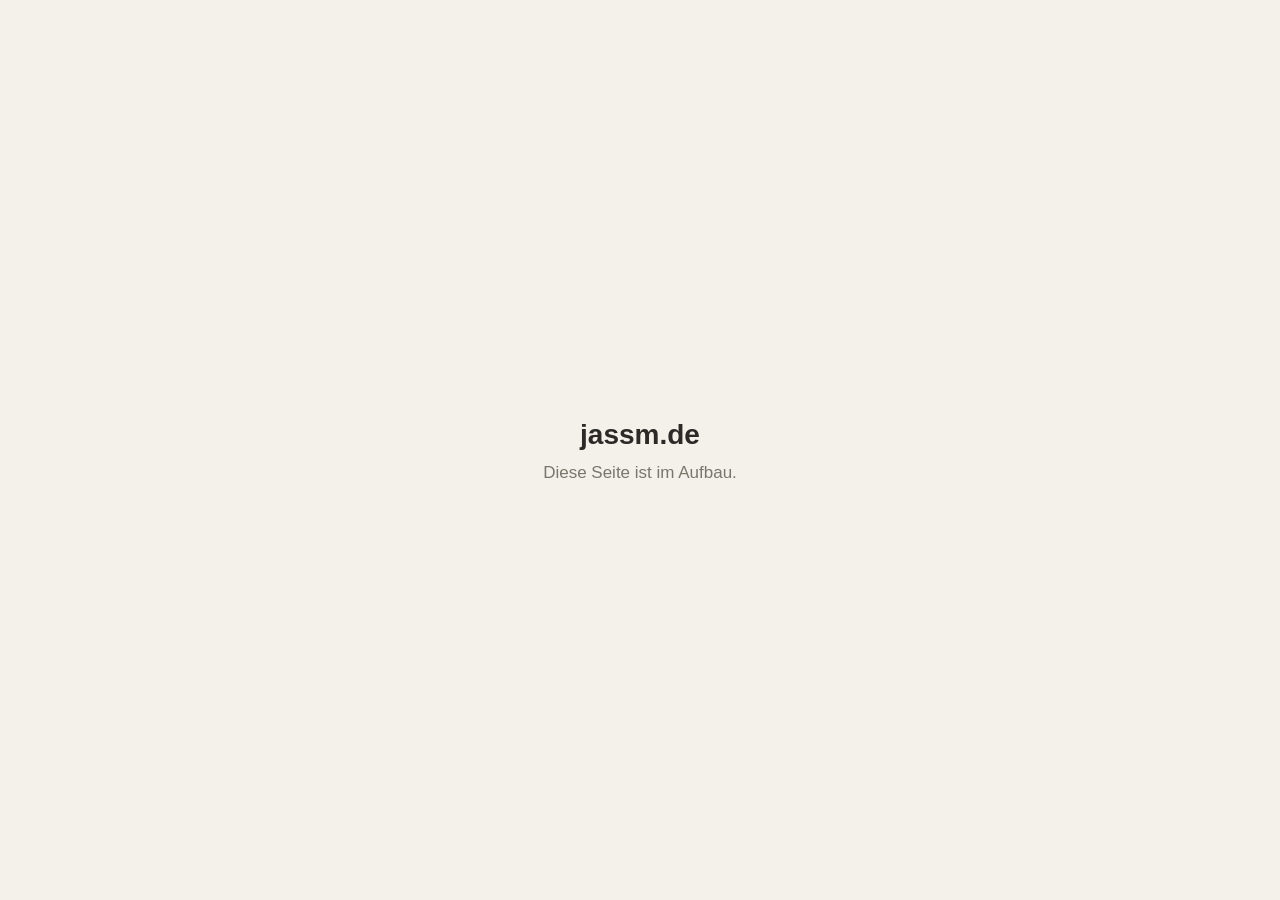
==== index.html @ cb74bbaa "Placeholder page for jassm.de Co-Authored-By: Claude Opus 5 <noreply@anthropic.com>" ====
<!doctype html>
<html lang="de">
<head>
<meta charset="utf-8">
<meta name="viewport" content="width=device-width, initial-scale=1">
<meta name="robots" content="noindex">
<title>jassm.de</title>
<style>
  :root {
    --bg: #f4f1ea;
    --ink: #2b2a27;
    --muted: #7a766c;
    color-scheme: light dark;
  }
  @media (prefers-color-scheme: dark) {
    :root { --bg: #1c1b19; --ink: #ece8df; --muted: #9a958a; }
  }
  html, body { height: 100%; margin: 0; }
  body {
    display: grid;
    place-items: center;
    padding: 16px;
    box-sizing: border-box;
    background: var(--bg);
    color: var(--ink);
    font: 17px/1.5 -apple-system, BlinkMacSystemFont, "Segoe UI", Helvetica, Arial, sans-serif;
  }
  main { text-align: center; }
  h1 { font-size: 28px; font-weight: 600; margin: 0 0 4px; }
  p { margin: 0; color: var(--muted); }
</style>
</head>
<body>
<main>
  <h1>jassm.de</h1>
  <p>Diese Seite ist im Aufbau.</p>
</main>
</body>
</html>
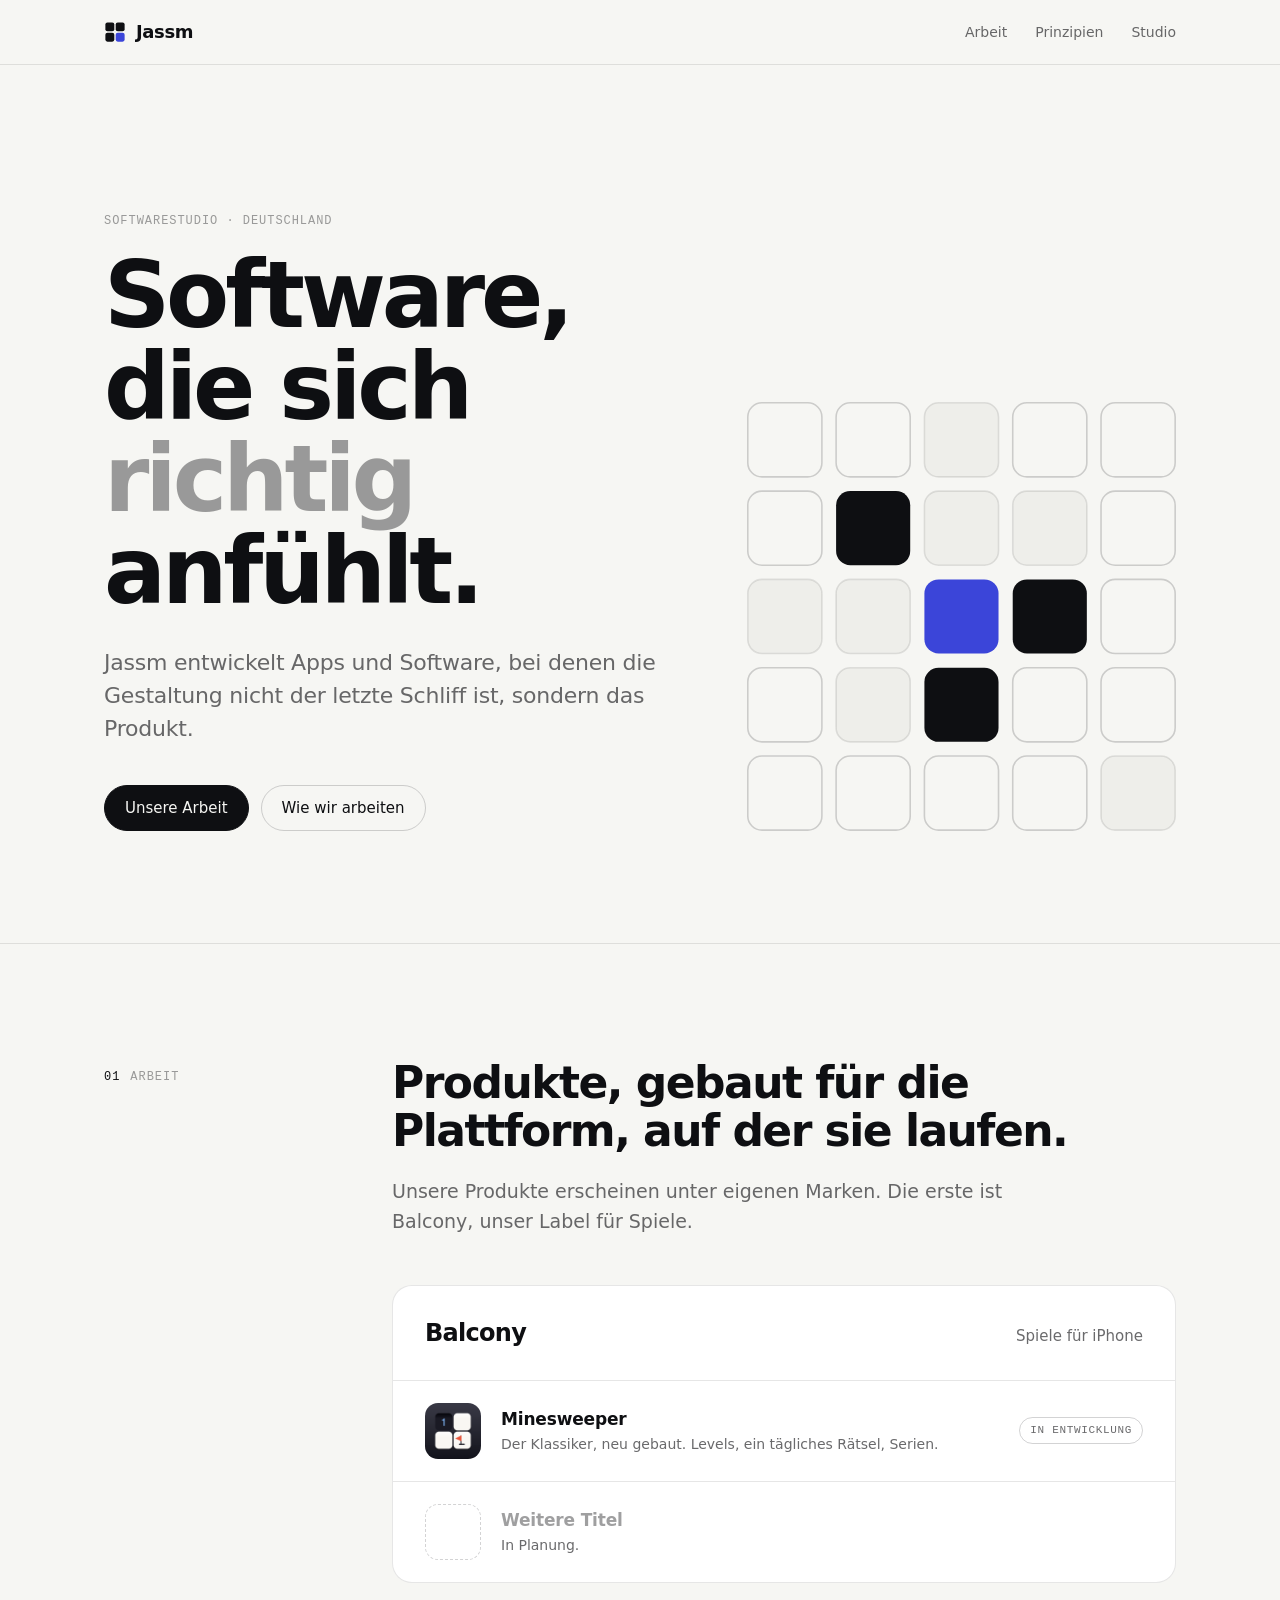
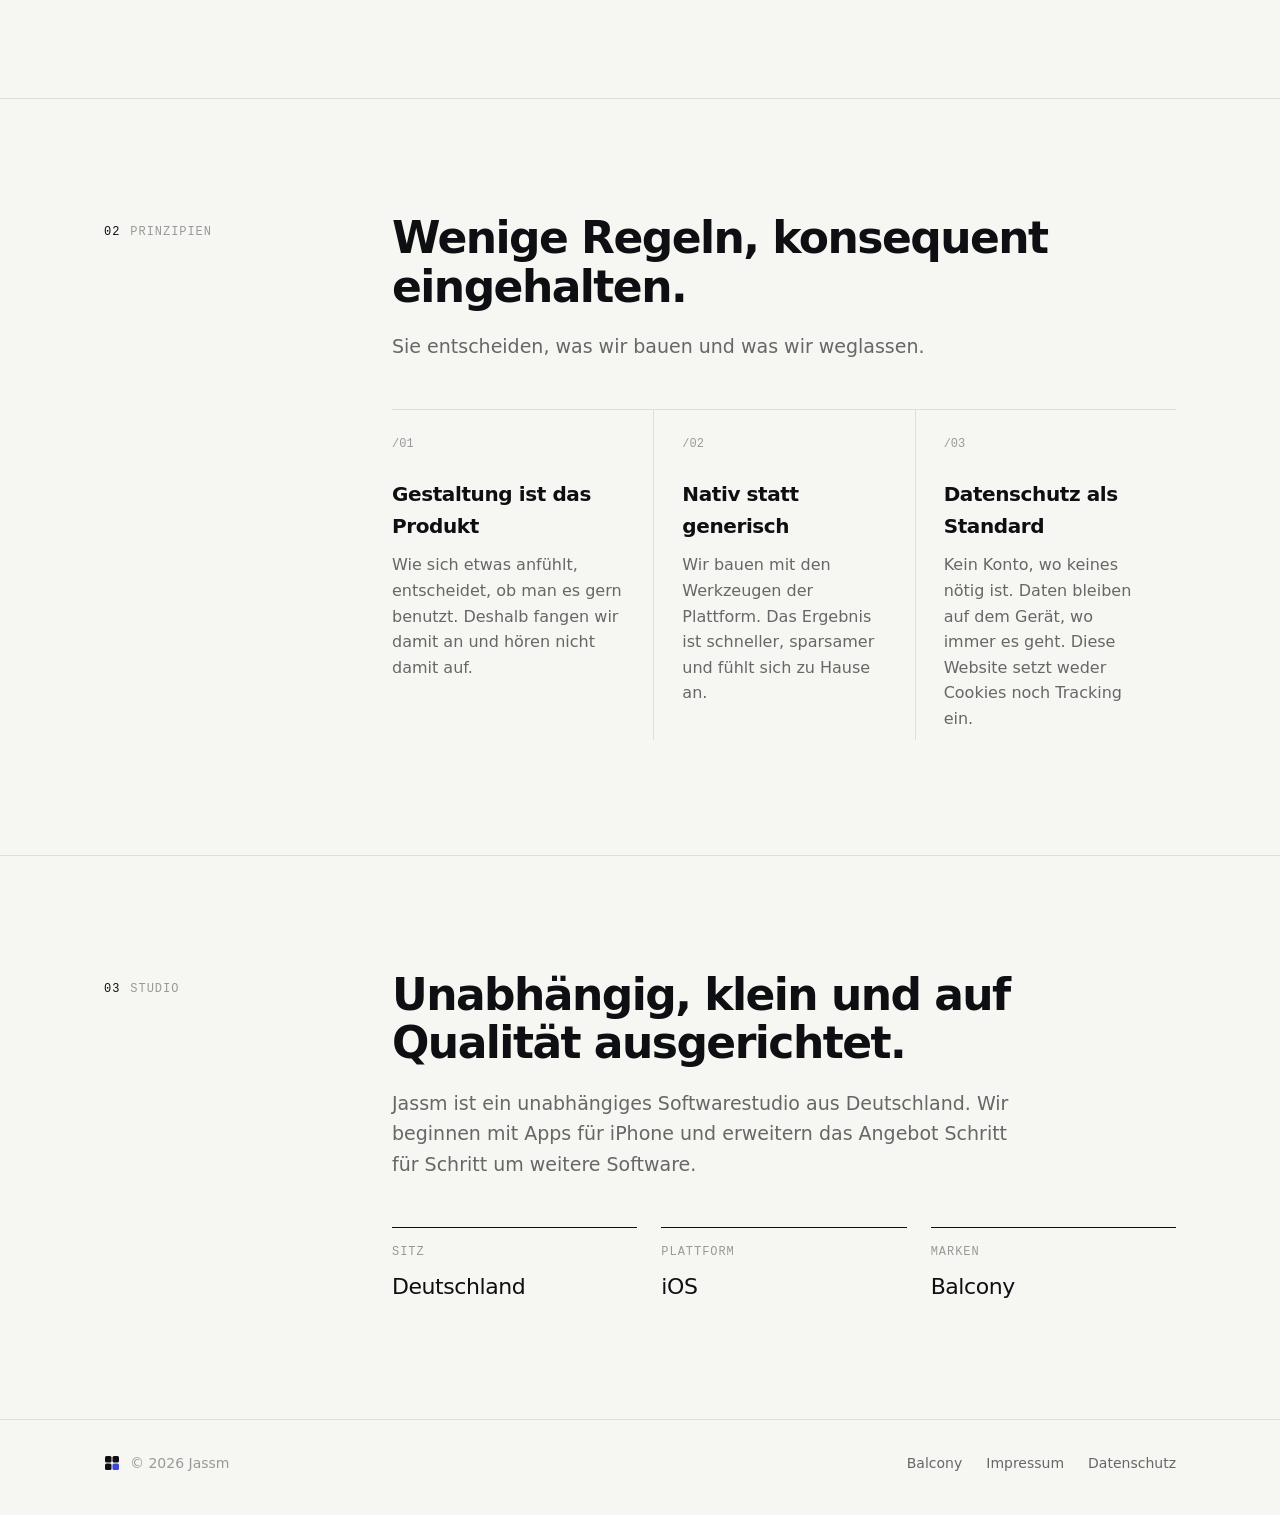
==== commit 0a98609f: "Redesign: Jassm as a company site, flat and monochrome A home page with a hero, the work (Balcony, M" ====
--- a/index.html
+++ b/index.html
@@ -4,36 +4,142 @@
 <meta charset="utf-8">
 <meta name="viewport" content="width=device-width, initial-scale=1">
 <meta name="robots" content="noindex">
-<title>jassm.de</title>
-<style>
-  :root {
-    --bg: #f4f1ea;
-    --ink: #2b2a27;
-    --muted: #7a766c;
-    color-scheme: light dark;
-  }
-  @media (prefers-color-scheme: dark) {
-    :root { --bg: #1c1b19; --ink: #ece8df; --muted: #9a958a; }
-  }
-  html, body { height: 100%; margin: 0; }
-  body {
-    display: grid;
-    place-items: center;
-    padding: 16px;
-    box-sizing: border-box;
-    background: var(--bg);
-    color: var(--ink);
-    font: 17px/1.5 -apple-system, BlinkMacSystemFont, "Segoe UI", Helvetica, Arial, sans-serif;
-  }
-  main { text-align: center; }
-  h1 { font-size: 28px; font-weight: 600; margin: 0 0 4px; }
-  p { margin: 0; color: var(--muted); }
-</style>
+<title>Jassm — Softwarestudio</title>
+<meta name="description" content="Jassm entwickelt Apps und Software, bei denen die Gestaltung das Produkt ist.">
+<link rel="icon" href="/assets/mark.svg" type="image/svg+xml">
+<link rel="stylesheet" href="/assets/site.css">
 </head>
 <body>
+<header class="site"><div class="wrap">
+  <a class="brand" href="/"><img src="/assets/mark.svg" alt="">Jassm</a>
+  <nav aria-label="Hauptnavigation">
+    <a href="#arbeit">Arbeit</a>
+    <a href="#prinzipien" class="optional">Prinzipien</a>
+    <a href="#studio">Studio</a>
+  </nav>
+</div></header>
+
 <main>
-  <h1>jassm.de</h1>
-  <p>Diese Seite ist im Aufbau.</p>
+  <section class="hero"><div class="wrap">
+    <div>
+      <p class="eyebrow">Softwarestudio · Deutschland</p>
+      <h1 class="display">Software, die sich <span class="soft">richtig</span> anfühlt.</h1>
+      <p class="lead">Jassm entwickelt Apps und Software, bei denen die Gestaltung
+      nicht der letzte Schliff ist, sondern das Produkt.</p>
+      <div class="actions">
+        <a class="btn primary" href="#arbeit">Unsere Arbeit</a>
+        <a class="btn" href="#prinzipien">Wie wir arbeiten</a>
+      </div>
+    </div>
+    <svg class="hero-art" viewBox="0 0 272 272" role="img" aria-label="Ein Raster aus Feldern, einige aufgedeckt">
+      <rect class="t" x="0.5" y="0.5" width="47" height="47" rx="9"/>
+      <rect class="t" x="56.5" y="0.5" width="47" height="47" rx="9"/>
+      <rect class="s" x="112.5" y="0.5" width="47" height="47" rx="9"/>
+      <rect class="t" x="168.5" y="0.5" width="47" height="47" rx="9"/>
+      <rect class="t" x="224.5" y="0.5" width="47" height="47" rx="9"/>
+      <rect class="t" x="0.5" y="56.5" width="47" height="47" rx="9"/>
+      <rect class="f" x="56.5" y="56.5" width="47" height="47" rx="9"/>
+      <rect class="s" x="112.5" y="56.5" width="47" height="47" rx="9"/>
+      <rect class="s" x="168.5" y="56.5" width="47" height="47" rx="9"/>
+      <rect class="t" x="224.5" y="56.5" width="47" height="47" rx="9"/>
+      <rect class="s" x="0.5" y="112.5" width="47" height="47" rx="9"/>
+      <rect class="s" x="56.5" y="112.5" width="47" height="47" rx="9"/>
+      <rect class="a" x="112.5" y="112.5" width="47" height="47" rx="9"/>
+      <rect class="f" x="168.5" y="112.5" width="47" height="47" rx="9"/>
+      <rect class="t" x="224.5" y="112.5" width="47" height="47" rx="9"/>
+      <rect class="t" x="0.5" y="168.5" width="47" height="47" rx="9"/>
+      <rect class="s" x="56.5" y="168.5" width="47" height="47" rx="9"/>
+      <rect class="f" x="112.5" y="168.5" width="47" height="47" rx="9"/>
+      <rect class="t" x="168.5" y="168.5" width="47" height="47" rx="9"/>
+      <rect class="t" x="224.5" y="168.5" width="47" height="47" rx="9"/>
+      <rect class="t" x="0.5" y="224.5" width="47" height="47" rx="9"/>
+      <rect class="t" x="56.5" y="224.5" width="47" height="47" rx="9"/>
+      <rect class="t" x="112.5" y="224.5" width="47" height="47" rx="9"/>
+      <rect class="t" x="168.5" y="224.5" width="47" height="47" rx="9"/>
+      <rect class="s" x="224.5" y="224.5" width="47" height="47" rx="9"/>
+    </svg>
+  </div></section>
+
+  <section class="section" id="arbeit"><div class="wrap">
+    <div class="section-label"><b>01</b>Arbeit</div>
+    <div>
+      <h2>Produkte, gebaut für die Plattform, auf der sie laufen.</h2>
+      <p class="intro">Unsere Produkte erscheinen unter eigenen Marken. Die erste ist
+      Balcony, unser Label für Spiele.</p>
+
+      <div class="panel">
+        <div class="panel-head">
+          <h3>Balcony</h3>
+          <p>Spiele für iPhone</p>
+        </div>
+        <a class="row" href="/balcony/minesweeper/">
+          <img src="/assets/minesweeper.png" alt="">
+          <div>
+            <strong>Minesweeper</strong>
+            <span class="meta">Der Klassiker, neu gebaut. Levels, ein tägliches Rätsel, Serien.</span>
+          </div>
+          <span class="pill">In Entwicklung</span>
+        </a>
+        <div class="row muted" aria-hidden="true">
+          <div class="slot"></div>
+          <div>
+            <strong>Weitere Titel</strong>
+            <span class="meta">In Planung.</span>
+          </div>
+        </div>
+      </div>
+    </div>
+  </div></section>
+
+  <section class="section" id="prinzipien"><div class="wrap">
+    <div class="section-label"><b>02</b>Prinzipien</div>
+    <div>
+      <h2>Wenige Regeln, konsequent eingehalten.</h2>
+      <p class="intro">Sie entscheiden, was wir bauen und was wir weglassen.</p>
+      <div class="grid3">
+        <div>
+          <p class="num">/01</p>
+          <h3>Gestaltung ist das Produkt</h3>
+          <p>Wie sich etwas anfühlt, entscheidet, ob man es gern benutzt.
+          Deshalb fangen wir damit an und hören nicht damit auf.</p>
+        </div>
+        <div>
+          <p class="num">/02</p>
+          <h3>Nativ statt generisch</h3>
+          <p>Wir bauen mit den Werkzeugen der Plattform. Das Ergebnis ist
+          schneller, sparsamer und fühlt sich zu Hause an.</p>
+        </div>
+        <div>
+          <p class="num">/03</p>
+          <h3>Datenschutz als Standard</h3>
+          <p>Kein Konto, wo keines nötig ist. Daten bleiben auf dem Gerät,
+          wo immer es geht. Diese Website setzt weder Cookies noch Tracking ein.</p>
+        </div>
+      </div>
+    </div>
+  </div></section>
+
+  <section class="section" id="studio"><div class="wrap">
+    <div class="section-label"><b>03</b>Studio</div>
+    <div>
+      <h2>Unabhängig, klein und auf Qualität ausgerichtet.</h2>
+      <p class="intro">Jassm ist ein unabhängiges Softwarestudio aus Deutschland.
+      Wir beginnen mit Apps für iPhone und erweitern das Angebot Schritt für
+      Schritt um weitere Software.</p>
+      <dl class="facts">
+        <div><dt>Sitz</dt><dd>Deutschland</dd></div>
+        <div><dt>Plattform</dt><dd>iOS</dd></div>
+        <div><dt>Marken</dt><dd>Balcony</dd></div>
+      </dl>
+    </div>
+  </div></section>
 </main>
+
+<footer class="site"><div class="wrap">
+  <span class="copy"><img src="/assets/mark.svg" alt="">© 2026 Jassm</span>
+  <a href="/balcony/">Balcony</a>
+  <a href="/impressum/">Impressum</a>
+  <a href="/datenschutz/">Datenschutz</a>
+</div></footer>
 </body>
 </html>
--- a/assets/site.css
+++ b/assets/site.css
@@ -0,0 +1,366 @@
+/* Jassm — one stylesheet for every page.
+   Flat, monochrome, one accent. No web fonts, no scripts, nothing loaded
+   from anywhere else. */
+
+:root {
+  --bg: #F6F6F3;
+  --surface: #FFFFFF;
+  --sunk: #EEEEEA;
+  --ink: #0E0F12;
+  --ink-2: rgb(14 15 18 / 0.62);
+  --ink-3: rgb(14 15 18 / 0.40);
+  --line: rgb(14 15 18 / 0.10);
+  --line-strong: rgb(14 15 18 / 0.18);
+  --accent: #3B45D9;
+  --note: #F1EEE4;
+  --note-ink: #6B5A2E;
+
+  --sans: -apple-system, BlinkMacSystemFont, "SF Pro Display", "SF Pro Text",
+          "Inter", "Segoe UI", system-ui, Helvetica, Arial, sans-serif;
+  --mono: ui-monospace, "SF Mono", SFMono-Regular, Menlo, Consolas, monospace;
+
+  --max: 1120px;
+  --gutter: 24px;
+  color-scheme: light;
+}
+
+@media (prefers-color-scheme: dark) {
+  :root {
+    --bg: #0C0D10;
+    --surface: #141519;
+    --sunk: #101115;
+    --ink: #F2F2EF;
+    --ink-2: rgb(242 242 239 / 0.62);
+    --ink-3: rgb(242 242 239 / 0.40);
+    --line: rgb(242 242 239 / 0.09);
+    --line-strong: rgb(242 242 239 / 0.18);
+    --accent: #7C85FF;
+    --note: #1C1A14;
+    --note-ink: #D9C48C;
+    color-scheme: dark;
+  }
+}
+
+*, *::before, *::after { box-sizing: border-box; }
+html { -webkit-text-size-adjust: 100%; scroll-behavior: smooth; }
+@media (prefers-reduced-motion: reduce) { html { scroll-behavior: auto; } }
+
+body {
+  margin: 0;
+  min-height: 100vh;
+  display: flex;
+  flex-direction: column;
+  background: var(--bg);
+  color: var(--ink);
+  font: 17px/1.6 var(--sans);
+  -webkit-font-smoothing: antialiased;
+  text-rendering: optimizeLegibility;
+}
+
+a { color: inherit; }
+::selection { background: var(--accent); color: #fff; }
+
+.wrap { width: 100%; max-width: var(--max); margin: 0 auto; padding: 0 var(--gutter); }
+@media (max-width: 600px) { :root { --gutter: 16px; } }
+
+/* ---------- Header ---------- */
+
+header.site {
+  position: sticky;
+  top: 0;
+  z-index: 10;
+  background: var(--bg);
+  border-bottom: 1px solid var(--line);
+}
+header.site .wrap {
+  display: flex;
+  align-items: center;
+  gap: 10px;
+  height: 64px;
+}
+.brand {
+  display: inline-flex;
+  align-items: center;
+  gap: 10px;
+  text-decoration: none;
+  font-weight: 600;
+  font-size: 18px;
+  letter-spacing: -0.02em;
+}
+.brand img { width: 22px; height: 22px; display: block; }
+header.site .sep { color: var(--ink-3); }
+header.site a.sub {
+  text-decoration: none;
+  color: var(--ink-2);
+  font-weight: 500;
+  font-size: 15px;
+}
+header.site a.sub:hover { color: var(--ink); }
+header.site nav {
+  margin-left: auto;
+  display: flex;
+  gap: 28px;
+  font-size: 14px;
+}
+header.site nav a { text-decoration: none; color: var(--ink-2); }
+header.site nav a:hover { color: var(--ink); }
+@media (max-width: 600px) {
+  header.site nav { gap: 18px; }
+  header.site nav .optional { display: none; }
+}
+
+/* ---------- Type ---------- */
+
+.eyebrow {
+  font: 500 12px/1.4 var(--mono);
+  letter-spacing: 0.08em;
+  text-transform: uppercase;
+  color: var(--ink-3);
+  margin: 0 0 20px;
+}
+.display {
+  font-size: clamp(44px, 7.4vw, 92px);
+  line-height: 1.0;
+  letter-spacing: -0.045em;
+  font-weight: 600;
+  margin: 0;
+  hyphens: manual;
+}
+.display .soft { color: var(--ink-3); }
+.lead {
+  font-size: clamp(19px, 2vw, 22px);
+  line-height: 1.5;
+  letter-spacing: -0.01em;
+  color: var(--ink-2);
+  max-width: 34em;
+  margin: 28px 0 0;
+}
+
+/* ---------- Home ---------- */
+
+.hero { padding: clamp(72px, 12vw, 148px) 0 clamp(64px, 9vw, 112px); }
+.hero .wrap {
+  display: grid;
+  grid-template-columns: minmax(0, 1.35fr) minmax(0, 1fr);
+  gap: 64px;
+  align-items: end;
+}
+.hero-art { width: 100%; height: auto; display: block; }
+.hero-art .t { fill: none; stroke: var(--line-strong); stroke-width: 1; }
+.hero-art .f { fill: var(--ink); }
+.hero-art .a { fill: var(--accent); }
+.hero-art .s { fill: var(--sunk); stroke: var(--line); stroke-width: 1; }
+@media (max-width: 860px) {
+  .hero .wrap { grid-template-columns: 1fr; gap: 48px; }
+  .hero-art { max-width: 280px; }
+}
+
+.actions { display: flex; gap: 12px; flex-wrap: wrap; margin-top: 40px; }
+.btn {
+  display: inline-flex;
+  align-items: center;
+  gap: 8px;
+  height: 46px;
+  padding: 0 20px;
+  border-radius: 999px;
+  font-size: 15px;
+  font-weight: 500;
+  text-decoration: none;
+  border: 1px solid var(--line-strong);
+  color: var(--ink);
+  transition: background-color 0.15s, border-color 0.15s;
+}
+.btn:hover { border-color: var(--ink); }
+.btn.primary { background: var(--ink); color: var(--bg); border-color: var(--ink); }
+.btn.primary:hover { background: transparent; color: var(--ink); }
+
+.section { border-top: 1px solid var(--line); padding: clamp(64px, 9vw, 120px) 0; scroll-margin-top: 16px; }
+.section .wrap {
+  display: grid;
+  grid-template-columns: 240px minmax(0, 1fr);
+  gap: 48px;
+}
+.section-label {
+  font: 500 12px/1.4 var(--mono);
+  letter-spacing: 0.08em;
+  text-transform: uppercase;
+  color: var(--ink-3);
+  padding-top: 10px;
+}
+.section-label b { color: var(--ink); font-weight: 500; margin-right: 10px; }
+.section h2 {
+  font-size: clamp(30px, 4vw, 44px);
+  line-height: 1.1;
+  letter-spacing: -0.035em;
+  font-weight: 600;
+  margin: 0 0 20px;
+  max-width: 18em;
+}
+.section p.intro { color: var(--ink-2); font-size: 19px; max-width: 34em; margin: 0 0 48px; }
+@media (max-width: 860px) {
+  .section .wrap { grid-template-columns: 1fr; gap: 20px; }
+  .section-label { padding-top: 0; }
+}
+
+/* Product panel */
+.panel {
+  background: var(--surface);
+  border: 1px solid var(--line);
+  border-radius: 20px;
+  overflow: hidden;
+}
+.panel-head {
+  display: flex;
+  justify-content: space-between;
+  align-items: baseline;
+  gap: 16px;
+  padding: 28px 32px;
+  border-bottom: 1px solid var(--line);
+  flex-wrap: wrap;
+}
+.panel-head h3 { margin: 0; font-size: 24px; letter-spacing: -0.03em; font-weight: 600; }
+.panel-head p { margin: 0; color: var(--ink-2); font-size: 15px; }
+.row {
+  display: grid;
+  grid-template-columns: 56px minmax(0, 1fr) auto;
+  gap: 20px;
+  align-items: center;
+  padding: 22px 32px;
+  text-decoration: none;
+  transition: background-color 0.15s;
+}
+.row + .row { border-top: 1px solid var(--line); }
+a.row:hover { background: var(--sunk); }
+.row img, .row svg { width: 56px; height: 56px; display: block; border-radius: 13px; }
+.row strong { display: block; font-weight: 600; font-size: 17px; letter-spacing: -0.01em; }
+.row span.meta { display: block; color: var(--ink-2); font-size: 14px; }
+.pill {
+  font: 500 11px/1 var(--mono);
+  letter-spacing: 0.06em;
+  text-transform: uppercase;
+  color: var(--ink-2);
+  border: 1px solid var(--line-strong);
+  border-radius: 999px;
+  padding: 7px 10px;
+  white-space: nowrap;
+}
+.row.muted strong { color: var(--ink-3); }
+.row .slot {
+  width: 56px; height: 56px; border-radius: 13px;
+  border: 1px dashed var(--line-strong);
+}
+@media (max-width: 600px) {
+  .panel-head, .row { padding-left: 20px; padding-right: 20px; }
+  .row { grid-template-columns: 48px minmax(0, 1fr); }
+  .row img, .row svg, .row .slot { width: 48px; height: 48px; border-radius: 11px; }
+  .row .pill { grid-column: 2; justify-self: start; }
+}
+
+/* Principles */
+.grid3 {
+  display: grid;
+  grid-template-columns: repeat(3, minmax(0, 1fr));
+  border-top: 1px solid var(--line);
+}
+.grid3 > div { padding: 28px 28px 8px 0; }
+.grid3 > div + div { border-left: 1px solid var(--line); padding-left: 28px; }
+.grid3 .num { font: 500 12px/1 var(--mono); color: var(--ink-3); margin: 0 0 28px; }
+.grid3 h3 { font-size: 20px; letter-spacing: -0.02em; font-weight: 600; margin: 0 0 10px; }
+.grid3 p { color: var(--ink-2); font-size: 16px; margin: 0; }
+@media (max-width: 860px) {
+  .grid3 { grid-template-columns: 1fr; }
+  .grid3 > div { padding: 24px 0; }
+  .grid3 > div + div { border-left: 0; border-top: 1px solid var(--line); padding-left: 0; }
+  .grid3 .num { margin-bottom: 14px; }
+}
+
+/* Facts */
+.facts { display: grid; grid-template-columns: repeat(3, minmax(0, 1fr)); gap: 24px; margin: 0; }
+.facts div { border-top: 1px solid var(--ink); padding: 16px 24px 0 0; }
+.facts dt { font: 500 12px/1.4 var(--mono); letter-spacing: 0.08em; text-transform: uppercase; color: var(--ink-3); }
+.facts dd { margin: 8px 0 0; font-size: 22px; letter-spacing: -0.02em; font-weight: 500; }
+@media (max-width: 700px) {
+  .facts { grid-template-columns: 1fr; gap: 24px; }
+}
+
+/* ---------- Text pages ---------- */
+
+main { flex: 1; }
+.prose { max-width: 760px; padding-top: clamp(48px, 8vw, 96px); padding-bottom: 96px; }
+.prose h1 {
+  font-size: clamp(36px, 5.6vw, 56px);
+  line-height: 1.05;
+  letter-spacing: -0.04em;
+  font-weight: 600;
+  margin: 0 0 12px;
+  hyphens: auto;
+  overflow-wrap: break-word;
+}
+.prose h2 { font-size: 22px; letter-spacing: -0.02em; font-weight: 600; margin: 48px 0 10px; }
+.prose h3 { font-size: 18px; letter-spacing: -0.01em; font-weight: 600; margin: 32px 0 6px; }
+.prose p, .prose ul, .prose ol { margin: 0 0 14px; }
+.prose li { margin-bottom: 4px; }
+.prose a { color: var(--accent); text-decoration-thickness: 1px; text-underline-offset: 3px; }
+.prose a.card, .prose a.button { color: inherit; }
+.prose strong { font-weight: 600; }
+.app-icon { width: 88px; height: 88px; border-radius: 20px; display: block; margin: 0 0 28px; }
+.prose .panel { margin-top: 8px; }
+.lede { font-size: 20px; letter-spacing: -0.01em; color: var(--ink-2); margin-bottom: 32px; }
+.muted { color: var(--ink-2); }
+.small { font-size: 14px; color: var(--ink-3); }
+address { font-style: normal; }
+
+.card {
+  display: block;
+  background: var(--surface);
+  border: 1px solid var(--line);
+  border-radius: 16px;
+  padding: 20px 22px;
+  margin: 0 0 12px;
+  text-decoration: none;
+  transition: border-color 0.15s;
+}
+a.card:hover { border-color: var(--ink); }
+.card h2, .card h3 { margin: 0 0 2px; }
+.card p { margin: 0; color: var(--ink-2); }
+
+.note {
+  background: var(--note);
+  color: var(--note-ink);
+  border-radius: 12px;
+  padding: 14px 18px;
+  margin: 0 0 28px;
+  font-size: 15px;
+}
+
+.button {
+  display: inline-flex;
+  align-items: center;
+  height: 46px;
+  padding: 0 20px;
+  border-radius: 999px;
+  background: var(--ink);
+  color: var(--bg) !important;
+  text-decoration: none;
+  font-weight: 500;
+  font-size: 15px;
+}
+
+/* ---------- Footer ---------- */
+
+footer.site {
+  border-top: 1px solid var(--line);
+  padding: 32px 0 40px;
+  font-size: 14px;
+  color: var(--ink-3);
+}
+footer.site .wrap {
+  display: flex;
+  align-items: center;
+  gap: 24px;
+  flex-wrap: wrap;
+}
+footer.site .copy { margin-right: auto; display: inline-flex; align-items: center; gap: 10px; }
+footer.site .copy img { width: 16px; height: 16px; }
+footer.site a { color: var(--ink-2); text-decoration: none; }
+footer.site a:hover { color: var(--ink); }
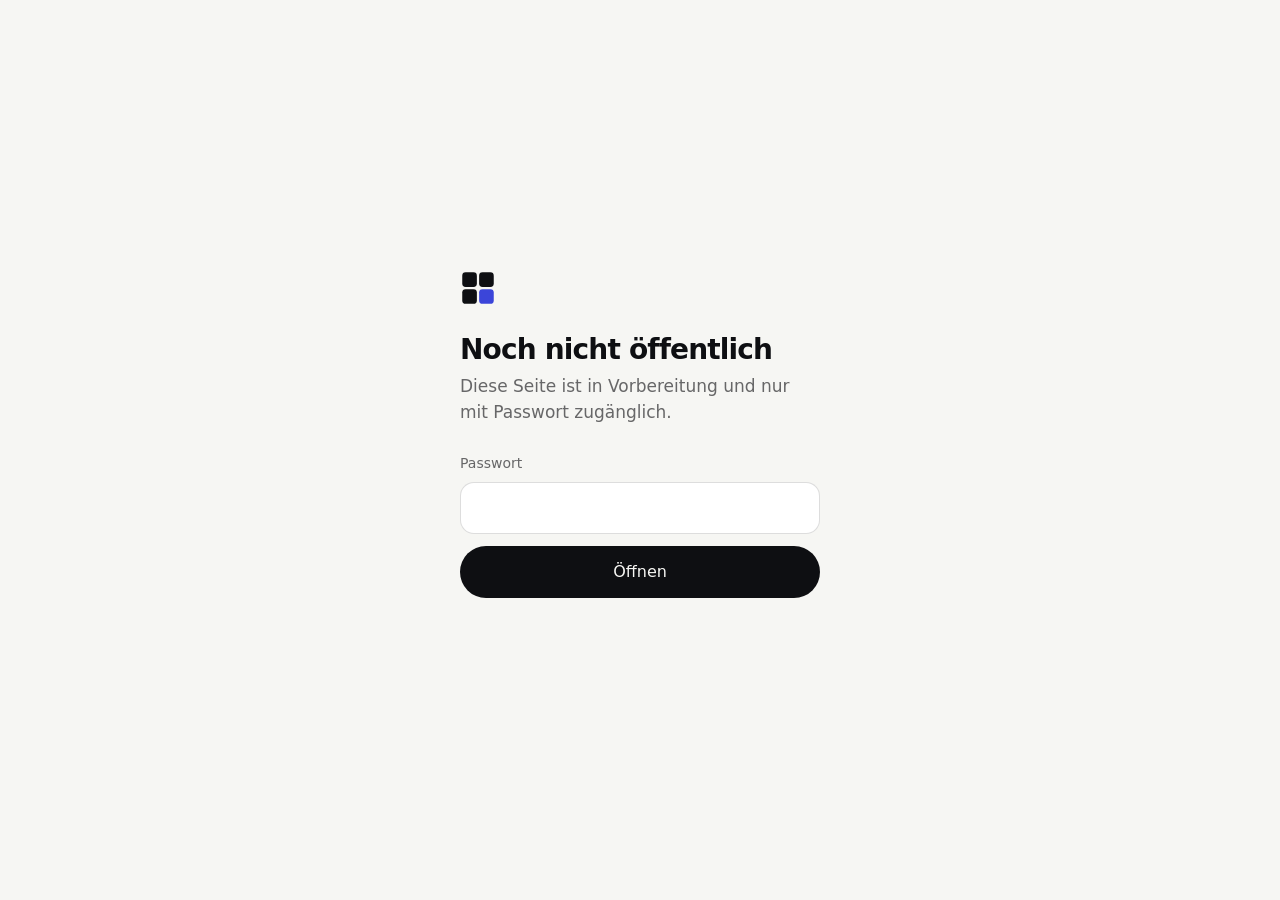
==== commit 356806ac: "Lock the site behind a password until it is ready Every page is now encrypted (AES-256-GCM, key from" ====
--- a/index.html
+++ b/index.html
@@ -2,144 +2,147 @@
 <html lang="de">
 <head>
 <meta charset="utf-8">
-<meta name="viewport" content="width=device-width, initial-scale=1">
-<meta name="robots" content="noindex">
-<title>Jassm — Softwarestudio</title>
-<meta name="description" content="Jassm entwickelt Apps und Software, bei denen die Gestaltung das Produkt ist.">
+<meta name="viewport" content="width=device-width, initial-scale=1, viewport-fit=cover">
+<meta name="robots" content="noindex, nofollow">
+<meta name="theme-color" content="#F6F6F3" media="(prefers-color-scheme: light)">
+<meta name="theme-color" content="#0C0D10" media="(prefers-color-scheme: dark)">
+<title>Jassm</title>
 <link rel="icon" href="/assets/mark.svg" type="image/svg+xml">
-<link rel="stylesheet" href="/assets/site.css">
+<link rel="apple-touch-icon" href="/assets/apple-touch-icon.png">
+<style>
+  :root {
+    --bg: #F6F6F3; --surface: #FFFFFF; --ink: #0E0F12;
+    --ink-2: rgb(14 15 18 / 0.62); --line: rgb(14 15 18 / 0.14);
+    --accent: #3B45D9; --error: #C4321F;
+    color-scheme: light;
+  }
+  @media (prefers-color-scheme: dark) {
+    :root {
+      --bg: #0C0D10; --surface: #141519; --ink: #F2F2EF;
+      --ink-2: rgb(242 242 239 / 0.64); --line: rgb(242 242 239 / 0.16);
+      --accent: #7C85FF; --error: #FF7B6B;
+      color-scheme: dark;
+    }
+  }
+  * { box-sizing: border-box; }
+  html, body { margin: 0; min-height: 100%; }
+  body {
+    min-height: 100vh; min-height: 100dvh;
+    display: grid; place-items: center;
+    padding: max(24px, env(safe-area-inset-top)) max(20px, env(safe-area-inset-right))
+             max(24px, env(safe-area-inset-bottom)) max(20px, env(safe-area-inset-left));
+    background: var(--bg); color: var(--ink);
+    font: 17px/1.5 -apple-system, BlinkMacSystemFont, "SF Pro Text", "Segoe UI", system-ui, sans-serif;
+    -webkit-font-smoothing: antialiased;
+  }
+  /* Nothing shows until the script has decided whether a saved key opens the page. */
+  html.checking main { visibility: hidden; }
+  main { width: 100%; max-width: 360px; }
+  .mark { width: 36px; height: 36px; display: block; margin-bottom: 28px; }
+  h1 { font-size: 28px; line-height: 1.15; letter-spacing: -0.03em; font-weight: 600; margin: 0 0 8px; }
+  p { margin: 0 0 28px; color: var(--ink-2); }
+  label { display: block; font-size: 14px; color: var(--ink-2); margin-bottom: 8px; }
+  input {
+    width: 100%; height: 52px; padding: 0 16px;
+    font: inherit; font-size: 17px; color: var(--ink);
+    background: var(--surface); border: 1px solid var(--line); border-radius: 14px;
+    outline: none; -webkit-appearance: none; appearance: none;
+  }
+  input:focus { border-color: var(--accent); box-shadow: 0 0 0 3px color-mix(in srgb, var(--accent) 22%, transparent); }
+  input[aria-invalid="true"] { border-color: var(--error); }
+  button {
+    width: 100%; height: 52px; margin-top: 12px;
+    font: inherit; font-size: 16px; font-weight: 500;
+    color: var(--bg); background: var(--ink);
+    border: 0; border-radius: 999px; cursor: pointer;
+    -webkit-tap-highlight-color: transparent;
+  }
+  button:active { transform: scale(0.98); }
+  button[disabled] { opacity: 0.55; cursor: default; transform: none; }
+  .error { min-height: 22px; margin: 10px 0 0; font-size: 14px; color: var(--error); }
+</style>
 </head>
 <body>
-<header class="site"><div class="wrap">
-  <a class="brand" href="/"><img src="/assets/mark.svg" alt="">Jassm</a>
-  <nav aria-label="Hauptnavigation">
-    <a href="#arbeit">Arbeit</a>
-    <a href="#prinzipien" class="optional">Prinzipien</a>
-    <a href="#studio">Studio</a>
-  </nav>
-</div></header>
+<script>document.documentElement.className = 'checking';</script>
+<main>
+  <img class="mark" src="/assets/mark.svg" alt="">
+  <h1>Noch nicht öffentlich</h1>
+  <p>Diese Seite ist in Vorbereitung und nur mit Passwort zugänglich.</p>
+  <form id="gate" autocomplete="on">
+    <input type="text" name="username" value="jassm.de" autocomplete="username" hidden>
+    <label for="pw">Passwort</label>
+    <input id="pw" name="password" type="password" autocomplete="current-password" required>
+    <button id="go" type="submit">Öffnen</button>
+    <p class="error" id="err" role="alert"></p>
+  </form>
+  <noscript><p>Zum Öffnen wird JavaScript benötigt.</p></noscript>
+</main>
+<script>
+(() => {
+  const P = {"v":"P9rg2SMMILrXbKTr","c":"Pi5Ey+kBz9\/xsCJ1J1eGEwCMMUZ3vWlWrA\/hToSvsha\/jQOpyhXF7srPsdz6cyHMzPjXnlAnohzjNtJQhz9lMvxp6U3g5\/S3CuOSdAIvD\/RSGMkWcoCsxHM7xWunClS7ux3jnr\/mhgiAOOUWI8NidQkJS4m6+L\/1fdZVq8KBeTjXWo9Yiiv2K3ai5y+Zn\/0cbZCg6MkjhljTDYcS+WhKLL2reB1w6uttP240NjaTxPqY0P2asiKnbFRX\/THQinDuGmFBD1ZjdCOc4nn8sJYyTYEHEIvcokzxMKTkUKgWZf0tlWwj6x1o4b4vHWD+3vig7eqVstZ1NU8FL\/K6MsvXUJLRTl98Mg3g5QkgV7uowH\/X7I9n4uBDh04f3VdFBmAhbaUOAFohJCV2rmgtLscUJkGehj6r+VYTLGOot2VRb6GiSanjkzsU4Ur8vtySXum6D6R0finY7ZYwHO4BOGQu+NrT0vdTwDd64XvNucqavfTgwG1kjcT4sZ30RE\/0RPKee2bW9PVwazdPXLhFA77HfCDEGLeW7lkTpZvK5dVZPslVLlVqZBJfbudiu6L7jQyxx22Qn0EBQTGAomvbaSuX+NdWXiPN3JSc4GuGEiDF8Pej0fI16XAqhtqQ2geSy0V2QiHNgh4UPT48vqTTRxBEa9YGNl7vCOiRd\/Wx\/I00s0k2fewu\/ZUHzcyv\/\/2M1M\/2kjGnStFcjIYtNf7w5XF5Nh1tRSlgPewRXiVWVWWc2XOAsZP33faBvp3NXXxw9T0i9yKJrCx17AappXW9kJapQvEQ6STRdMzbbl7g9dYa6KRH2IGKT6HzvIKL8JAkT\/PnpF\/8uft97s6\/j\/Vo+SIB88ZJE7WlVw6\/H3FvW6NaJC9KWIPvAMsi18cmbCDKjiVS3xxRMX9gloxh5tE+hxeJSxEW3tmgVsWOnj3xaP0IiKGYXpQ3yuRMKnr4MAs29YEuzHezU6SeqOgWyIIS5SrL9JPTilWEH2vADE5zlTS+tzsE4lAQLZtZOf6o2GkKoCIl95AVTXBP67y\/32a2bhZJR5lUpSS3HD\/E+lXmUswJ7xFQZk5njwcIBLRd\/j+66dkU\/\/go4kthogP82SeYIA2OHwSjE\/3RshherQWL+yNLX2lDrkUDCk2\/g+2mJuMlnv9h1uyVxqIBmgdQWIER30GyPSSSKlllcoFiJadb5VWG2KeAxZ7X7E40rsTAsZmHNZJGaUfRq6oZ\/I4xk4J4mnAm2TqlRplxNJP2U\/OVsx9Bwj1Bg4kgBrN4C3ixt6spzoKLcTW9\/kLXZWUGxLuLsUz6R4S7\/[base64]\/SECANIGnK6iCB4THjkhHOSL0DvPNdind5NWp99uixMZoIwJJGYc9N4Fi9FoUql++I1ySQGx383Ksk\/PD7DBSxUfF4Sh22ZAyFZsVJldM+OCptBRyIzlWvyHb4z7AhswghlzD2+r\/xVn9HpaZ92XdoQ0BxfqfrnJ5tI6TrHONZ+mgYvwe2P8LLMcPdfhaHWSKnNaKCOM\/LdpiclMPEjf\/IHHvV0VrUJ3tXIEJQfTHBJi9L0WbkQp3YxGAUSuuafSM+HQG7BX0SLf43TFDTPe4xpDuuu9IB5vpyOIG4CWhP9+ZEOGFcVrZf\/w607oSG\/0lUWkmkV8zqtjnIxKVVFIMXOavfhbbvJH8qxtn1wrDb4q90AO7c5FGKDmiQNRTSVfsPa5wOgGIjUOIl7emrOFqiLteGZhJ4ozzi6IEpA4IcWb18K1x0t8y+s8BtkmT5DXiFbQX\/Bk6eiyE4cb1tGf3Le4DPP4hZENY98CLM1FBhYXufShKc1edvaHlaC\/[base64]\/UftspUM8VvV+NHfXFlLy859NJZ2KZot5cGzc8UX0Ye6AQsdcBQWsSIr9\/z4s9+BSDlnPDWv1\/mbaqLM1ZxJyPnLAMkOBBJzU+d9CecERk0u5OoUoRfNTAPXYLJRs6atyfMIc6Uc4dPHeECRdj+\/laFFP0LWRMHqkzlj+YjwgVkqLEY1sgP+0yWmC1efwa+ZWowM08cHfS+cHPi2BEtz+ppzysM6zRBj9bI4f0phweHV3BVRir7qL5kkDGG83n\/n262t7rLt4AaQ5TIXUWFTgnHS\/Y4gRmrC2kF78in7ZD1ZPJ1IooAi8bRsmPK9qOsGS6VYq3qE7VFr0PTmlv7yp0wUv+F2\/7iVvClOCcCXdbS8FEmaPSb0oCH8GwIh\/KyrvZ72KhEvn7OHFb7pMWqS8XYojK3b26l\/cBb2klFrV0eBzxPsJvqo7uoIF9yiURn3k+KeWXxkrAwJWwmxnpyutLua6pFdXprz3pEvC81nAFRpKLJgN3mOvVtqWz+FutlTwBi+NcBG6z7\/rAWgmk7zsQwzibD3emg0rvERpVmBRW0RxH0hEn+V1oOLpW0cX1GhatEQ5DUvvRcqyG3NQ5dAml7GkiEi6V7\/VLCw+h5eP\/oCVA3eU+OxkBiP3s5AoeZcIplCatpEGgR2\/TZTSjwyAZW282AEZx6sVw1gx4KkA+V0itE9SGo\/QJblzFfgYNUYGeWPmC3mcXXWcVaIKj101qmY7IZ3xRiuqMLIisTASPy8eLd8NKpaSijyeZFCrTqmktn9+kyr\/UayW91FFgJSy72ekTQH1ekoiQ\/qYfH\/IlZOwCA4pn\/hDsSbzd\/3hIFEgj3tYrYK0SB705cc14YIVOLhJfncZ09swrD+dIdFZgwq1oJBbgqimqt5uq8CzHR7NFSxGWSyReXD4qJMmKNTozj3j+fJ\/dxpAYvH96nn4xPnMmG6k7aJ4S91zgwYfvqXP\/lQDnjiSPOQkNVunZR47KfUmCMQdO9HLGGeExPmBTGkQ2qRJo1APJ\/DjgBs9SWAW1Y4VQ7G08LkJxLiP50zBiqaekJcULf5VBk0rBH4HEBD1f9nuO1WGa\/[base64]\/5nQ9GwvSHBI+zheqUeu1YN\/\/wtmilitXOfgHwLdsGCNDjeqPA4mYbIYX08gW4xYs2KICnEor2rorcVzWwTwXtGG8iiHLbpSS\/yY2PK+XD51+HoUv\/iFY0TJmNbjwfwGPozwVgCgJau33\/OR8L1sSQmFP33GtWRwy8ICIV6TN8pDO4zEJNHBs+S2ZW6tHtTFCXuo7jpQ+o26M8HQSPRmpA6Tw\/gqAZF8KLTneIFYu\/AkyaKu0jijSf3bp5tUk0FnSBkBD7BWoA7bB4c9UdouovtAZLUY4tsAe8Oc9N\/pxzthoZHrcHG\/zJBqizulu8SWsaTPBK3ORi2oCXzWeLG10DirVz1vBwTMEfer+C1RqdV8th+xzVM9jKaLClfT8F0K+2ATG\/joxDKVKAA6M4xnAp7619x4ZVIhmla0ISx7ITvKlx6hArrsBpEAjvXqgbcvtagKqHNJjS52DWNJzzd1GYNlhQ8fWR7rHmnR4oBbVuNRoCUkqS8ECjQDFzYMWbdOmq2uvY0ApB+A\/v1K2odUjcOQOCTs+L8wIKABveFO5no4dlUT8yfyoPcoUut3bR0lDjo+YdNSarmlyyL6BPgmi4apKKSmKghJIW7CP4MOHHitchKoGKQv0Qyn\/[base64]\/dnqKaJ+e7dwbeoyPB0zTuLeN0QZn1YSt20QXPB28RPyco5bdLTv1LWPh5S9MP8WIGEDXz3t8VLLUQ91q4R7FHyDZXZ+7vsBTe0kjuKVRmgunGq5QpsvkmnGVNzR6d1Qc+jE1kn2r1SrpAhF6IRZ4\/+YCtVAQuWViEhOogPTi3Gsfe51qDG5hxv7ZryfBRQT5lAGrUerprCuQbhSLXWqyMmGaNXh9Y3KDQpe2dFMXyA8NK99UV0mwBZxE4SGZndLdR8CPs0HbXPT9iT3H4zFxG\/EgsHh3u8RsRRK9yduRCiYaPl25zaevGwmrgzhsoJk7uhxVbowtGxeYjvs5kDl0GWoFZAfhWgVG5t8WhCDH1MWFxUqVvyO5fMHaUxy0kW\/IP+PK8FrDIB8WIZ6AkN\/[base64]\/quHCmQytBlL\/yZXSFuxEvCkt7GyxOi0lP7\/DLKXvQbYj+baCTrIGO7TuKDapiep\/vWJN4jccO\/E1KI6zifUWukRU3c+sDLdkpgxRW+WNFFUGRvgk\/z33J6ThrrhpPObXwCsLaZcTxLZzgkAymKSZp26jYKZJ1FyjzflBvPvJR\/ILynt93L4ZpXtOOs6bHWse3nAj9RcprVbCUsIwOc6DI502lYGpL40MJcm0MV+LRDxZd6O7JdiYuu6wVioLOqIodNpQWxinhCAutU3NRLBSAb7gU2fNyb+u2FC4XawQ1sg9oim3HduTQrSrhwXw\/I8F6iyWiRW\/vV0vDBj7BFq6JG1K\/jPhuyi+FF2p\/OiaV6ShM8pvD6v3cOxPOPoZAA7YDMJ55ePrDAb3nPq+8EDOAcoTkTHGuiBOA88UIXB9ui\/Fbp5MKDsmC76oo7h6nkXyMV1rjFVJ9+a6XYxwXLKhW6goM3SZ1o1HzdQcyejJn6yuCYmdfY4KtGCG7Fk\/gGQOBWfug1DiVE+AMBo4lcsnOHirzGGsSNXkLron5rNowj6l4Ysk6dyWUPTtEItObClaIBLwSIAe\/C62BDR+1OUQ4USrcGKlbhXthqgwmVbP8XfG4EG3SqQj6RU+L3ooBIH\/BrBDl6JlP6LKa5v6ii9YT4Zwq\/v4h9MACDkf2in92pgLuMeNstEE5122JxrjyUNuICg5KonrDGM7XgTsLlflO5YmSboy19iqIqftkjazj3M2C2xogeIJYIGYGLD19zhOOyk\/ejgM5F1quvqtyaNXV7b6RuRgdevKOKRPfp+5m6cdVR6e6epK1BYEY5ERJUxh0TGDTIAIhEVrd0v7MXvFxkT0PoTOYll7v\/S42o6jZCJKWN9iK5jJLz0JP7iGsO5ZT7Ik\/FCAC2RvJ1VoO8ul8eGO6HGxnk03YpAT+4s4zrmeSAoFEEEk+xBa1Yz80O8C3QUNIPSA4ISHU63AlF0QoyQ9WVymwNuliZFDLof1g2iJzroz5R3GSCnBMPS3nm\/XsXcmZmXhem+eMu3ucw+doP16Jc2aXjbeehJueG88OPHOSIepHNNw9TI2hkfMwDVGGQ8RkLkVR\/LNmx8+YclBlF5tNCMkRDOaqd1Dkf6LK2jbUIgeDvOBPWtRh445IrKivbLNFrOgVpbPIVO6s1BPEjgb8iaffEJ4zdG6Z0BIlKFOqom2\/[base64]\/QK1QIpuMw+DbDQarq5aRycDsi130vVhp4JXFOO9M6sQLpWVUMRPrVv+Z8yjPJnP8YQSX7dqHD75xQrH\/JUXlaz8YbO9ZiV4zwLkvuWMpukytZh228ZQDpvq8yYgZMaT7Hf0y+5lVqTs4I8ZMmiuS6Y5HyHUTzFviY0LLEnCW\/41IYa37l5GRahjICPxicun1bTL9js9chg3A32fkTIV5D0xWEwjk4nUqy52y9lgk61sE7rvMztEBG4IazQ2srRDwdAiJXcFpC8oQ+9eJ\/ESMC8Qoqk7B8TkAr0jl0j0HYCL2C6yEV0oxlLEX45aHlGOokRIH5qBTbw8Q5xvIzX\/thu9VhkEUJYuN1QEgM4OY2fI+CdaY4m0oRDJh\/Qvd+dHkXqWPQE7MObGJAgrlOX5eY7tfkCjF4C4DBqhQe5zvh4xAL+MfpMgfExDUqQHDUmPviRHSJT8+HlcZsQV45zLym1krs7fHl7b9PbxtnQWVW+EElIDcmDqECwr\/K5oHLI136MHlUkUglTtl87+iqVONM5XFKxiRtHI0uDmlE93MYfBfDgUYb4H4hDhgiHa3QojZGyd8JBSoUAGTs8Sklz08bUihl23S8PbMJZPmzQpJGs7nfoUkIVDpk\/b0J5KUexSwoXqgq4kKQ2OBCmNpJ9robGUuoxBdTmbuyteWxp6K07j2GlGdnnLgyvHjsyKFab4SA3TmmwY0uXEF96k1N0q7IsoUq0N9COvFEblB6LQDKgh09vG6SUH6nhGDEgnoK5e3cZ3sWbJ1dRiB9\/KRuJ03kp51o7ysydk0Lge+qh\/blzTL9wMHON\/YxyxeRc+CosWV7ff0jjSa1qMmEUMJtZVOMDiy5zXmyBxC7W3JbDJ0SrgAxfCOgWCUQN13pbR64On28OYB278HeiWz39O3eyd1dNTHXqASJLuipXdf6Bt\/[base64]\/eYIFcZ54ohgAZLTjVJsa5XqKOXPQ2gBs9j2X8GYs0V\/MJ9ZQIECccVz9Z\/3f7BVjaor6Vmj9G9pgcMTCTZfYmvB7xX759xYq1WAhidacjgQBCrOdqDHeD\/68tHmrFTeEb+3sWtAXiaEwYPl\/KtFeTzQ02tSchV43bcoxlo406FSgjp83utwJlSYDF60Ky2MTKta4Et\/h3I023GJHj1pHNVcbaHEeenImt3BU3j11ADIVBGRgOVLgo5XvzIoi0mBMv4mj71oROyKdVZQus62DVJFjdxVFe8VirHEwcDDoP1hQSmphukkVuvKXmZ\/uLmq11koWKnQPMHUuo91WrtTo63OrI5XloKRyofV+5ao1toL0qj\/RgNOvWdBmuO9cVShqHVAF3RZwVr1iu272wkHeVxAZdUZSDGLmjCWvjb7HrYumH\/lt8I4Ybyjd\/B12q9EuadAo3saVVSslr2SuQ\/wRx4KzH6AVV1gh8EtPbBRC9e1WpqAVYQqLqjSwrdDeU3+ufvPt2cO3Gufjfe65iu23Nm3xj6YJ6vGNrpKMJTXQ6bEKALPY2awVU+FVOYwUQYhh1CeG\/ncPl\/lFW9cxfI3l9Az80HYMzbf3oJX\/wAFGnyzR2n6Vl+xnX7x748B+4ng5gWrfanwmrpsNM\/HDGaMTbEqwoGhq55suIpHHRlsUir2tAQ1oq5bBRGLxpm\/j46l+ua6clCoDnIfSPE4Ps9KmvLSRPZp2yM4HCxMhSbaLy4FlwZQ67rrz5ZJIIt8abb4sChikEoXD2vUgoU9LNw1VWzeJOxAFHGsJwalUC6CdLtaABKW7ciQcA0Qg776iK6Y6gIdJ7une7TYfr7vtKBMmf54xJAmdQ2Zrxr\/C7iaEAiO6qrAUgQmaSDUheGOcW57Pp6xpQTIKvTccMkxYp3D4jirJP9yIDKIhSuOdJNVSCZTEfoOmimqfkDwLx40pnMp0kDG+EHOiC4r0Kt1Rw2XbpOs+Z\/u+tizGCLW+RfmVrXipvxXizXHx3Vigt4A\/1NnnnVQFBzrA7UwfKJBu4QM60lNGopEFAlttYlH7JGpp\/QZgSnRXo8ysc1FcTj9fyi+vOlh7GxrdjllhfgzsbgHFVhrSt6jQQVPB5o6QvIEy2o62KJnPzlnsS5nA47284A9eFMxhbfj49VkzH+9c3aEVWDKcCvxm1BqHK9keLrDbEVQvi2XMR+NSXQ\/VrtLUD\/TO22L7Kffy7wT+ebMrCh4TjJtLWjpXAIe55\/EW8rPk27uv6Vihi+YggjwlSs3Dg2BtGF0oWcMHYnmnoVfL+stX8","i":600000,"s":"n6RIMfYiQThY\/vg3aWUhsA=="};
+  const KEY = 'jassm.gate.' + P.s;
+  const b64 = s => Uint8Array.from(atob(s), c => c.charCodeAt(0));
+  const toB64 = u => btoa(String.fromCharCode(...u));
+  const store = {
+    get() { try { return sessionStorage.getItem(KEY); } catch { return null; } },
+    set(v) { try { sessionStorage.setItem(KEY, v); } catch {} },
+    drop() { try { sessionStorage.removeItem(KEY); } catch {} }
+  };
 
-<main>
-  <section class="hero"><div class="wrap">
-    <div>
-      <p class="eyebrow">Softwarestudio · Deutschland</p>
-      <h1 class="display">Software, die sich <span class="soft">richtig</span> anfühlt.</h1>
-      <p class="lead">Jassm entwickelt Apps und Software, bei denen die Gestaltung
-      nicht der letzte Schliff ist, sondern das Produkt.</p>
-      <div class="actions">
-        <a class="btn primary" href="#arbeit">Unsere Arbeit</a>
-        <a class="btn" href="#prinzipien">Wie wir arbeiten</a>
-      </div>
-    </div>
-    <svg class="hero-art" viewBox="0 0 272 272" role="img" aria-label="Ein Raster aus Feldern, einige aufgedeckt">
-      <rect class="t" x="0.5" y="0.5" width="47" height="47" rx="9"/>
-      <rect class="t" x="56.5" y="0.5" width="47" height="47" rx="9"/>
-      <rect class="s" x="112.5" y="0.5" width="47" height="47" rx="9"/>
-      <rect class="t" x="168.5" y="0.5" width="47" height="47" rx="9"/>
-      <rect class="t" x="224.5" y="0.5" width="47" height="47" rx="9"/>
-      <rect class="t" x="0.5" y="56.5" width="47" height="47" rx="9"/>
-      <rect class="f" x="56.5" y="56.5" width="47" height="47" rx="9"/>
-      <rect class="s" x="112.5" y="56.5" width="47" height="47" rx="9"/>
-      <rect class="s" x="168.5" y="56.5" width="47" height="47" rx="9"/>
-      <rect class="t" x="224.5" y="56.5" width="47" height="47" rx="9"/>
-      <rect class="s" x="0.5" y="112.5" width="47" height="47" rx="9"/>
-      <rect class="s" x="56.5" y="112.5" width="47" height="47" rx="9"/>
-      <rect class="a" x="112.5" y="112.5" width="47" height="47" rx="9"/>
-      <rect class="f" x="168.5" y="112.5" width="47" height="47" rx="9"/>
-      <rect class="t" x="224.5" y="112.5" width="47" height="47" rx="9"/>
-      <rect class="t" x="0.5" y="168.5" width="47" height="47" rx="9"/>
-      <rect class="s" x="56.5" y="168.5" width="47" height="47" rx="9"/>
-      <rect class="f" x="112.5" y="168.5" width="47" height="47" rx="9"/>
-      <rect class="t" x="168.5" y="168.5" width="47" height="47" rx="9"/>
-      <rect class="t" x="224.5" y="168.5" width="47" height="47" rx="9"/>
-      <rect class="t" x="0.5" y="224.5" width="47" height="47" rx="9"/>
-      <rect class="t" x="56.5" y="224.5" width="47" height="47" rx="9"/>
-      <rect class="t" x="112.5" y="224.5" width="47" height="47" rx="9"/>
-      <rect class="t" x="168.5" y="224.5" width="47" height="47" rx="9"/>
-      <rect class="s" x="224.5" y="224.5" width="47" height="47" rx="9"/>
-    </svg>
-  </div></section>
+  async function derive(password) {
+    const base = await crypto.subtle.importKey('raw', new TextEncoder().encode(password), 'PBKDF2', false, ['deriveBits']);
+    const bits = await crypto.subtle.deriveBits(
+      { name: 'PBKDF2', salt: b64(P.s), iterations: P.i, hash: 'SHA-256' }, base, 256);
+    return new Uint8Array(bits);
+  }
 
-  <section class="section" id="arbeit"><div class="wrap">
-    <div class="section-label"><b>01</b>Arbeit</div>
-    <div>
-      <h2>Produkte, gebaut für die Plattform, auf der sie laufen.</h2>
-      <p class="intro">Unsere Produkte erscheinen unter eigenen Marken. Die erste ist
-      Balcony, unser Label für Spiele.</p>
+  async function reveal(raw, opened) {
+    const key = await crypto.subtle.importKey('raw', raw, 'AES-GCM', false, ['decrypt']);
+    const plain = await crypto.subtle.decrypt({ name: 'AES-GCM', iv: b64(P.v) }, key, b64(P.c));
+    const html = new TextDecoder().decode(plain);
+    if (opened) opened();
+    // Swap the whole document for the decrypted one. Not document.write:
+    // called while this page is still loading, that appends instead.
+    const page = new DOMParser().parseFromString(html, 'text/html');
+    document.replaceChild(document.adoptNode(page.documentElement), document.documentElement);
+    const hash = location.hash;
+    if (hash) requestAnimationFrame(() => {
+      const el = document.getElementById(decodeURIComponent(hash.slice(1)));
+      if (el) el.scrollIntoView();
+    });
+  }
 
-      <div class="panel">
-        <div class="panel-head">
-          <h3>Balcony</h3>
-          <p>Spiele für iPhone</p>
-        </div>
-        <a class="row" href="/balcony/minesweeper/">
-          <img src="/assets/minesweeper.png" alt="">
-          <div>
-            <strong>Minesweeper</strong>
-            <span class="meta">Der Klassiker, neu gebaut. Levels, ein tägliches Rätsel, Serien.</span>
-          </div>
-          <span class="pill">In Entwicklung</span>
-        </a>
-        <div class="row muted" aria-hidden="true">
-          <div class="slot"></div>
-          <div>
-            <strong>Weitere Titel</strong>
-            <span class="meta">In Planung.</span>
-          </div>
-        </div>
-      </div>
-    </div>
-  </div></section>
+  const show = () => document.documentElement.className = '';
+  const form = document.getElementById('gate');
+  const input = document.getElementById('pw');
+  const button = document.getElementById('go');
+  const err = document.getElementById('err');
 
-  <section class="section" id="prinzipien"><div class="wrap">
-    <div class="section-label"><b>02</b>Prinzipien</div>
-    <div>
-      <h2>Wenige Regeln, konsequent eingehalten.</h2>
-      <p class="intro">Sie entscheiden, was wir bauen und was wir weglassen.</p>
-      <div class="grid3">
-        <div>
-          <p class="num">/01</p>
-          <h3>Gestaltung ist das Produkt</h3>
-          <p>Wie sich etwas anfühlt, entscheidet, ob man es gern benutzt.
-          Deshalb fangen wir damit an und hören nicht damit auf.</p>
-        </div>
-        <div>
-          <p class="num">/02</p>
-          <h3>Nativ statt generisch</h3>
-          <p>Wir bauen mit den Werkzeugen der Plattform. Das Ergebnis ist
-          schneller, sparsamer und fühlt sich zu Hause an.</p>
-        </div>
-        <div>
-          <p class="num">/03</p>
-          <h3>Datenschutz als Standard</h3>
-          <p>Kein Konto, wo keines nötig ist. Daten bleiben auf dem Gerät,
-          wo immer es geht. Diese Website setzt weder Cookies noch Tracking ein.</p>
-        </div>
-      </div>
-    </div>
-  </div></section>
+  const saved = store.get();
+  if (saved) {
+    reveal(b64(saved)).catch(() => { store.drop(); show(); });
+  } else {
+    show();
+  }
 
-  <section class="section" id="studio"><div class="wrap">
-    <div class="section-label"><b>03</b>Studio</div>
-    <div>
-      <h2>Unabhängig, klein und auf Qualität ausgerichtet.</h2>
-      <p class="intro">Jassm ist ein unabhängiges Softwarestudio aus Deutschland.
-      Wir beginnen mit Apps für iPhone und erweitern das Angebot Schritt für
-      Schritt um weitere Software.</p>
-      <dl class="facts">
-        <div><dt>Sitz</dt><dd>Deutschland</dd></div>
-        <div><dt>Plattform</dt><dd>iOS</dd></div>
-        <div><dt>Marken</dt><dd>Balcony</dd></div>
-      </dl>
-    </div>
-  </div></section>
-</main>
-
-<footer class="site"><div class="wrap">
-  <span class="copy"><img src="/assets/mark.svg" alt="">© 2026 Jassm</span>
-  <a href="/balcony/">Balcony</a>
-  <a href="/impressum/">Impressum</a>
-  <a href="/datenschutz/">Datenschutz</a>
-</div></footer>
+  form.addEventListener('submit', async e => {
+    e.preventDefault();
+    err.textContent = '';
+    input.removeAttribute('aria-invalid');
+    button.disabled = true;
+    button.textContent = 'Wird geöffnet …';
+    try {
+      const raw = await derive(input.value);
+      await reveal(raw, () => store.set(toB64(raw)));
+    } catch {
+      button.disabled = false;
+      button.textContent = 'Öffnen';
+      input.setAttribute('aria-invalid', 'true');
+      err.textContent = 'Das Passwort stimmt nicht.';
+      input.select();
+    }
+  });
+})();
+</script>
 </body>
 </html>
